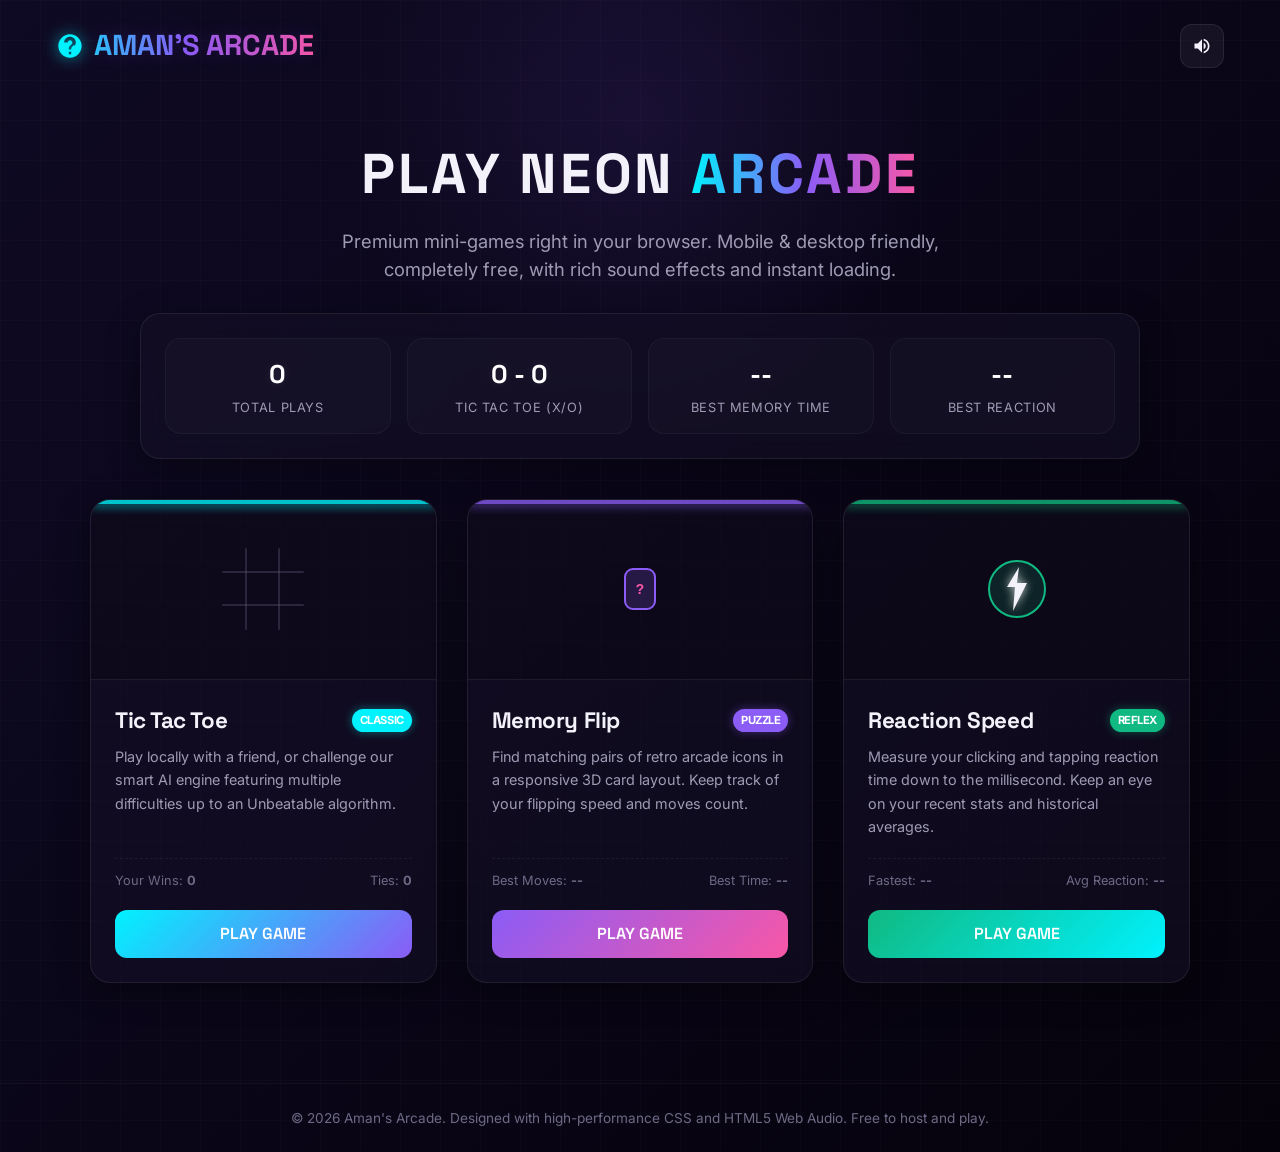
==== index.html @ 80fb97c3 "new games created" ====
<!DOCTYPE html>
<html lang="en">
<head>
  <meta charset="UTF-8">
  <meta name="viewport" content="width=device-width, initial-scale=1.0">
  <title>Aman's Arcade - Play Free Web Games</title>
  <meta name="description" content="Play free, retro neon-themed HTML5 games including Tic Tac Toe, Memory Flip, and Reaction Speed. Beautiful, mobile-responsive, and sound-enabled.">
  <link rel="stylesheet" href="style.css">
  <style>
    /* Hero/Banner Layout */
    .hero-section {
      text-align: center;
      margin: 40px 0 30px;
      position: relative;
    }

    .hero-title {
      font-size: 3.5rem;
      margin-bottom: 12px;
      font-weight: 800;
      text-transform: uppercase;
      letter-spacing: 0.05em;
      position: relative;
    }
    
    .hero-title span {
      background: linear-gradient(to right, var(--accent-cyan), var(--accent-purple), var(--accent-pink));
      -webkit-background-clip: text;
      -webkit-text-fill-color: transparent;
      animation: neon-text-glow 6s infinite alternate;
    }

    .hero-subtitle {
      font-size: 1.15rem;
      color: var(--text-muted);
      max-width: 600px;
      margin: 0 auto;
    }

    /* Stats Dashboard */
    .stats-dashboard {
      width: 100%;
      max-width: 1000px;
      padding: 24px;
      margin-bottom: 40px;
      display: grid;
      grid-template-columns: repeat(4, 1fr);
      gap: 16px;
      text-align: center;
    }

    .stat-card {
      padding: 16px;
      border-radius: 16px;
      background: rgba(255, 255, 255, 0.02);
      border: 1px solid rgba(255, 255, 255, 0.04);
      display: flex;
      flex-direction: column;
      justify-content: center;
      align-items: center;
      transition: transform var(--transition-fast);
    }
    
    .stat-card:hover {
      transform: translateY(-3px);
      background: rgba(255, 255, 255, 0.04);
    }

    .stat-value {
      font-family: var(--font-heading);
      font-size: 1.6rem;
      font-weight: 700;
      color: #fff;
      margin-bottom: 4px;
      text-shadow: 0 0 10px rgba(255, 255, 255, 0.1);
    }

    .stat-label {
      font-size: 0.8rem;
      color: var(--text-muted);
      text-transform: uppercase;
      letter-spacing: 0.05em;
    }

    /* Game Grid */
    .games-grid {
      display: grid;
      grid-template-columns: repeat(3, 1fr);
      gap: 30px;
      width: 100%;
      max-width: 1100px;
      margin-bottom: 60px;
    }

    /* Game Cards Styling */
    .game-card {
      display: flex;
      flex-direction: column;
      height: 100%;
      overflow: hidden;
      position: relative;
    }

    .game-card::before {
      content: '';
      position: absolute;
      top: 0;
      left: 0;
      width: 100%;
      height: 4px;
      background: var(--card-color);
      box-shadow: 0 2px 10px var(--card-color);
    }

    .game-card-preview {
      height: 180px;
      background: rgba(0, 0, 0, 0.2);
      display: flex;
      align-items: center;
      justify-content: center;
      position: relative;
      overflow: hidden;
      border-bottom: 1px solid var(--panel-border);
    }

    /* Previews SVGs animations */
    .game-card-preview svg {
      width: 100px;
      height: 100px;
      transition: transform var(--transition-slow);
    }
    
    .game-card:hover .game-card-preview svg {
      transform: scale(1.1) rotate(5deg);
    }

    /* Game Card Contents */
    .game-card-body {
      padding: 24px;
      display: flex;
      flex-direction: column;
      flex-grow: 1;
    }

    .game-title {
      font-size: 1.4rem;
      margin-bottom: 8px;
      display: flex;
      justify-content: space-between;
      align-items: center;
    }

    .game-badge {
      font-size: 0.7rem;
      font-family: var(--font-body);
      font-weight: 700;
      padding: 3px 8px;
      border-radius: 20px;
      color: #fff;
      text-transform: uppercase;
      background: var(--card-color);
      box-shadow: 0 0 10px rgba(var(--card-color-rgb), 0.4);
    }

    .game-description {
      font-size: 0.9rem;
      color: var(--text-muted);
      margin-bottom: 20px;
      flex-grow: 1;
      line-height: 1.6;
    }

    .game-stats-peek {
      border-top: 1px dashed rgba(255, 255, 255, 0.06);
      padding-top: 12px;
      margin-bottom: 20px;
      font-size: 0.8rem;
      color: var(--text-dim);
      display: flex;
      justify-content: space-between;
    }

    .game-card .btn-primary::before {
      background: var(--card-gradient);
    }
    
    .game-card:hover {
      box-shadow: 0 12px 30px rgba(var(--card-color-rgb), 0.12);
      border-color: rgba(var(--card-color-rgb), 0.25);
      transform: translateY(-5px);
    }

    /* Footer */
    .arcade-footer {
      margin-top: auto;
      padding: 24px;
      text-align: center;
      color: var(--text-dim);
      font-size: 0.85rem;
      border-top: 1px solid rgba(255, 255, 255, 0.04);
      width: 100%;
    }

    /* Tic Tac Toe Preview Drawing Animation */
    .preview-ttt-x {
      stroke: var(--accent-cyan);
      stroke-dasharray: 40;
      stroke-dashoffset: 40;
      animation: draw-preview 2s ease-in-out infinite alternate;
    }
    .preview-ttt-o {
      stroke: var(--accent-pink);
      stroke-dasharray: 80;
      stroke-dashoffset: 80;
      animation: draw-preview 2s ease-in-out infinite alternate 0.5s;
    }
    .preview-ttt-grid {
      stroke: var(--text-dim);
      opacity: 0.3;
    }

    /* Memory Card Animation Preview */
    .preview-memory-card {
      fill: rgba(139, 92, 246, 0.2);
      stroke: var(--accent-purple);
      stroke-width: 2;
      rx: 8;
      transition: transform 0.5s;
      transform-origin: center;
    }
    .preview-memory-g {
      animation: preview-card-flip 3s infinite alternate ease-in-out;
      transform-origin: center;
    }

    /* Reaction Flash Animation Preview */
    .preview-reaction-flash {
      fill: rgba(16, 185, 129, 0.15);
      stroke: var(--accent-green);
      stroke-width: 2;
      rx: 50%;
      animation: pulse-green 2s infinite alternate;
    }

    @keyframes draw-preview {
      to { stroke-dashoffset: 0; }
    }
    @keyframes preview-card-flip {
      0%, 30% { transform: rotateY(0deg); }
      70%, 100% { transform: rotateY(180deg); }
    }
    @keyframes pulse-green {
      0% { fill: rgba(16, 185, 129, 0.1); filter: drop-shadow(0 0 2px rgba(16, 185, 129, 0.2)); }
      100% { fill: rgba(16, 185, 129, 0.35); filter: drop-shadow(0 0 15px rgba(16, 185, 129, 0.7)); }
    }

    /* --- Responsive Queries --- */
    @media (max-width: 900px) {
      .games-grid {
        grid-template-columns: repeat(2, 1fr);
        gap: 20px;
      }
      .stats-dashboard {
        grid-template-columns: repeat(2, 1fr);
      }
    }
    @media (max-width: 600px) {
      .games-grid {
        grid-template-columns: 1fr;
      }
      .stats-dashboard {
        grid-template-columns: 2fr 2fr;
        padding: 16px;
      }
      .hero-title {
        font-size: 2.3rem;
      }
      .hero-section {
        margin: 20px 0;
      }
    }
  </style>
</head>
<body>

  <!-- Header -->
  <header class="arcade-header">
    <div class="arcade-logo">
      <svg viewBox="0 0 24 24">
        <path d="M12 2C6.48 2 2 6.48 2 12s4.48 10 10 10 10-4.48 10-10S17.52 2 12 2zm1 17h-2v-2h2v2zm2.07-7.75l-.9.92C13.45 12.9 13 13.5 13 15h-2v-.5c0-1.1.45-2.1 1.17-2.83l1.24-1.26c.37-.36.59-.86.59-1.41 0-1.1-.9-2-2-2s-2 .9-2 2H7c0-2.76 2.24-5 5-5s5 2.24 5 5c0 1.04-.42 1.99-1.07 2.75z"/>
      </svg>
      AMAN'S ARCADE
    </div>
    <div class="header-controls">
      <button class="btn-icon sound-toggle-btn" title="Mute/Unmute Sounds">
        <!-- SVG will be injected by shared.js -->
      </button>
    </div>
  </header>

  <main class="main-content">
    
    <!-- Hero Banner -->
    <section class="hero-section fade-in">
      <h1 class="hero-title">PLAY NEON <span>ARCADE</span></h1>
      <p class="hero-subtitle">Premium mini-games right in your browser. Mobile & desktop friendly, completely free, with rich sound effects and instant loading.</p>
    </section>

    <!-- Global Stats Dashboard -->
    <section class="stats-dashboard glass-panel fade-in" style="animation-delay: 0.1s;">
      <div class="stat-card">
        <div class="stat-value" id="stats-total-played">0</div>
        <div class="stat-label">Total Plays</div>
      </div>
      <div class="stat-card">
        <div class="stat-value" id="stats-ttt-wins">0 - 0</div>
        <div class="stat-label">Tic Tac Toe (X/O)</div>
      </div>
      <div class="stat-card">
        <div class="stat-value" id="stats-memory-best">--</div>
        <div class="stat-label">Best Memory Time</div>
      </div>
      <div class="stat-card">
        <div class="stat-value" id="stats-reaction-best">--</div>
        <div class="stat-label">Best Reaction</div>
      </div>
    </section>

    <!-- Game List Grid -->
    <section class="games-grid fade-in" style="animation-delay: 0.2s;">
      
      <!-- Tic Tac Toe -->
      <article class="game-card glass-panel" style="--card-color: var(--accent-cyan); --card-color-rgb: var(--accent-cyan-rgb); --card-gradient: linear-gradient(135deg, var(--accent-cyan) 0%, var(--accent-purple) 100%);">
        <div class="game-card-preview">
          <svg viewBox="0 0 100 100">
            <line class="preview-ttt-grid" x1="33" y1="10" x2="33" y2="90" stroke-width="2" stroke-linecap="round"/>
            <line class="preview-ttt-grid" x1="66" y1="10" x2="66" y2="90" stroke-width="2" stroke-linecap="round"/>
            <line class="preview-ttt-grid" x1="10" y1="33" x2="90" y2="33" stroke-width="2" stroke-linecap="round"/>
            <line class="preview-ttt-grid" x1="10" y1="66" x2="90" y2="66" stroke-width="2" stroke-linecap="round"/>
            <!-- X Shape -->
            <path class="preview-ttt-x" d="M15,15 L28,28 M28,15 L15,28" stroke-width="4" stroke-linecap="round" fill="none"/>
            <!-- O Shape -->
            <circle class="preview-ttt-o" cx="50" cy="50" r="8" stroke-width="4" fill="none"/>
            <!-- X Shape -->
            <path class="preview-ttt-x" d="M72,72 L85,85 M85,72 L72,85" stroke-width="4" stroke-linecap="round" fill="none"/>
          </svg>
        </div>
        <div class="game-card-body">
          <h2 class="game-title">Tic Tac Toe <span class="game-badge">Classic</span></h2>
          <p class="game-description">Play locally with a friend, or challenge our smart AI engine featuring multiple difficulties up to an Unbeatable algorithm.</p>
          <div class="game-stats-peek">
            <span>Your Wins: <strong id="peek-ttt-wins">0</strong></span>
            <span>Ties: <strong id="peek-ttt-ties">0</strong></span>
          </div>
          <a href="tictactoe.html" class="btn-primary">PLAY GAME</a>
        </div>
      </article>

      <!-- Memory Flip -->
      <article class="game-card glass-panel" style="--card-color: var(--accent-purple); --card-color-rgb: var(--accent-purple-rgb); --card-gradient: linear-gradient(135deg, var(--accent-purple) 0%, var(--accent-pink) 100%);">
        <div class="game-card-preview">
          <svg viewBox="0 0 100 100">
            <g class="preview-memory-g">
              <rect class="preview-memory-card" x="35" y="30" width="30" height="40" />
              <!-- Small question mark inside card back -->
              <text x="50" y="55" fill="var(--accent-pink)" font-family="monospace" font-size="14" text-anchor="middle" font-weight="bold">?</text>
            </g>
          </svg>
        </div>
        <div class="game-card-body">
          <h2 class="game-title">Memory Flip <span class="game-badge">Puzzle</span></h2>
          <p class="game-description">Find matching pairs of retro arcade icons in a responsive 3D card layout. Keep track of your flipping speed and moves count.</p>
          <div class="game-stats-peek">
            <span>Best Moves: <strong id="peek-memory-moves">--</strong></span>
            <span>Best Time: <strong id="peek-memory-time">--</strong></span>
          </div>
          <a href="memory.html" class="btn-primary">PLAY GAME</a>
        </div>
      </article>

      <!-- Reaction Speed -->
      <article class="game-card glass-panel" style="--card-color: var(--accent-green); --card-color-rgb: var(--accent-green-rgb); --card-gradient: linear-gradient(135deg, var(--accent-green) 0%, var(--accent-cyan) 100%);">
        <div class="game-card-preview">
          <svg viewBox="0 0 100 100">
            <circle class="preview-reaction-flash" cx="50" cy="50" r="28" />
            <!-- Lightning Bolt -->
            <path d="M52 28L40 48H48L46 72L60 44H50L52 28Z" fill="var(--text-main)" filter="drop-shadow(0 0 5px rgba(255,255,255,0.8))"/>
          </svg>
        </div>
        <div class="game-card-body">
          <h2 class="game-title">Reaction Speed <span class="game-badge">Reflex</span></h2>
          <p class="game-description">Measure your clicking and tapping reaction time down to the millisecond. Keep an eye on your recent stats and historical averages.</p>
          <div class="game-stats-peek">
            <span>Fastest: <strong id="peek-reaction-best">--</strong></span>
            <span>Avg Reaction: <strong id="peek-reaction-avg">--</strong></span>
          </div>
          <a href="reaction.html" class="btn-primary">PLAY GAME</a>
        </div>
      </article>

    </section>

  </main>

  <footer class="arcade-footer">
    <p>&copy; 2026 Aman's Arcade. Designed with high-performance CSS and HTML5 Web Audio. Free to host and play.</p>
  </footer>

  <script src="shared.js"></script>
  <script>
    // --- Dashboard Stats Loading & Persistence ---
    document.addEventListener('DOMContentLoaded', () => {
      // 1. Fetch Tic Tac Toe Stats
      const tttWinsX = parseInt(localStorage.getItem('ttt-wins-x') || '0', 10);
      const tttWinsO = parseInt(localStorage.getItem('ttt-wins-o') || '0', 10);
      const tttDraws = parseInt(localStorage.getItem('ttt-draws') || '0', 10);
      
      document.getElementById('stats-ttt-wins').innerText = `${tttWinsX} - ${tttWinsO}`;
      document.getElementById('peek-ttt-wins').innerText = tttWinsX;
      document.getElementById('peek-ttt-ties').innerText = tttDraws;

      // 2. Fetch Memory Stats
      const memoryBestTime = localStorage.getItem('memory-best-time');
      const memoryBestMoves = localStorage.getItem('memory-best-moves');
      if (memoryBestTime) {
        document.getElementById('stats-memory-best').innerText = `${memoryBestTime}s`;
        document.getElementById('peek-memory-time').innerText = `${memoryBestTime}s`;
      }
      if (memoryBestMoves) {
        document.getElementById('peek-memory-moves').innerText = memoryBestMoves;
      }

      // 3. Fetch Reaction Stats
      const reactionBest = localStorage.getItem('reaction-best-score');
      const reactionAvg = localStorage.getItem('reaction-avg-score');
      if (reactionBest) {
        document.getElementById('stats-reaction-best').innerText = `${reactionBest}ms`;
        document.getElementById('peek-reaction-best').innerText = `${reactionBest}ms`;
      }
      if (reactionAvg) {
        document.getElementById('peek-reaction-avg').innerText = `${reactionAvg}ms`;
      }

      // 4. Calculate total plays across all games
      const tttGames = tttWinsX + tttWinsO + tttDraws;
      const memoryGames = parseInt(localStorage.getItem('memory-total-played') || '0', 10);
      const reactionGames = parseInt(localStorage.getItem('reaction-total-played') || '0', 10);
      const totalGames = tttGames + memoryGames + reactionGames;
      document.getElementById('stats-total-played').innerText = totalGames;

      // Play click sound on game links
      document.querySelectorAll('.games-grid a').forEach(link => {
        link.addEventListener('click', () => {
          if (typeof arcadeSounds !== 'undefined') {
            arcadeSounds.playClick();
          }
        });
      });
    });
  </script>
</body>
</html>
---- style.css ----
@import url('https://fonts.googleapis.com/css2?family=Inter:wght@300;400;500;600;700&family=Space+Grotesk:wght@400;500;600;700&display=swap');

/* --- Design Tokens --- */
:root {
  --bg-color-1: #0f0a24;
  --bg-color-2: #05020c;
  --panel-bg: rgba(20, 15, 38, 0.6);
  --panel-border: rgba(255, 255, 255, 0.08);
  --panel-border-hover: rgba(255, 255, 255, 0.15);
  
  --text-main: #f3f1f9;
  --text-muted: #9f9bb4;
  --text-dim: #6e6a86;

  /* Neon Glow Palettes */
  --accent-cyan: #00f2fe;
  --accent-cyan-rgb: 0, 242, 254;
  --accent-pink: #f857a6;
  --accent-pink-rgb: 248, 87, 166;
  --accent-purple: #8b5cf6;
  --accent-purple-rgb: 139, 92, 246;
  --accent-green: #10b981;
  --accent-green-rgb: 16, 185, 129;
  --accent-yellow: #f59e0b;
  --accent-yellow-rgb: 245, 158, 11;
  
  /* Font Families */
  --font-heading: 'Space Grotesk', sans-serif;
  --font-body: 'Inter', sans-serif;
  
  /* Shadows */
  --shadow-sm: 0 4px 6px rgba(0, 0, 0, 0.1);
  --shadow-md: 0 8px 24px rgba(0, 0, 0, 0.2);
  --shadow-lg: 0 16px 40px rgba(0, 0, 0, 0.4);
  --glass-shadow: 0 8px 32px 0 rgba(0, 0, 0, 0.37);

  /* Transitions */
  --transition-fast: 0.2s cubic-bezier(0.4, 0, 0.2, 1);
  --transition-normal: 0.3s cubic-bezier(0.4, 0, 0.2, 1);
  --transition-slow: 0.5s cubic-bezier(0.4, 0, 0.2, 1);
}

/* --- Base Resets & Layout --- */
* {
  box-sizing: border-box;
  margin: 0;
  padding: 0;
  -webkit-tap-highlight-color: transparent;
}

body {
  font-family: var(--font-body);
  background: linear-gradient(135deg, var(--bg-color-1) 0%, var(--bg-color-2) 100%);
  color: var(--text-main);
  min-height: 100vh;
  display: flex;
  flex-direction: column;
  align-items: center;
  overflow-x: hidden;
  position: relative;
  line-height: 1.5;
}

/* Decorative Background Grid/Glows */
body::before {
  content: "";
  position: absolute;
  top: 0;
  left: 0;
  width: 100%;
  height: 100%;
  background-image: 
    linear-gradient(rgba(255, 255, 255, 0.015) 1px, transparent 1px),
    linear-gradient(90deg, rgba(255, 255, 255, 0.015) 1px, transparent 1px);
  background-size: 40px 40px;
  pointer-events: none;
  z-index: 0;
}

body::after {
  content: "";
  position: absolute;
  top: 10%;
  left: 50%;
  transform: translate(-50%, -50%);
  width: 600px;
  height: 600px;
  background: radial-gradient(circle, rgba(139, 92, 246, 0.1) 0%, rgba(0, 0, 0, 0) 70%);
  pointer-events: none;
  z-index: 0;
}

/* --- Typography --- */
h1, h2, h3, h4, h5, h6 {
  font-family: var(--font-heading);
  font-weight: 700;
  letter-spacing: -0.02em;
}

a {
  color: inherit;
  text-decoration: none;
}

/* --- Reusable Components --- */

/* Glassmorphism Containers */
.glass-panel {
  background: var(--panel-bg);
  backdrop-filter: blur(16px);
  -webkit-backdrop-filter: blur(16px);
  border: 1px solid var(--panel-border);
  border-radius: 20px;
  box-shadow: var(--glass-shadow);
  transition: border-color var(--transition-normal), box-shadow var(--transition-normal), transform var(--transition-normal);
  z-index: 1;
}

.glass-panel:hover {
  border-color: var(--panel-border-hover);
}

/* Interactive Navigation Bar */
.arcade-header {
  width: 100%;
  max-width: 1200px;
  padding: 24px 16px;
  display: flex;
  justify-content: space-between;
  align-items: center;
  z-index: 10;
}

.arcade-logo {
  font-family: var(--font-heading);
  font-size: 1.8rem;
  font-weight: 700;
  background: linear-gradient(90deg, var(--accent-cyan) 0%, var(--accent-purple) 50%, var(--accent-pink) 100%);
  -webkit-background-clip: text;
  -webkit-text-fill-color: transparent;
  display: flex;
  align-items: center;
  gap: 10px;
  text-shadow: 0 0 20px rgba(139, 92, 246, 0.2);
}

.arcade-logo svg {
  width: 28px;
  height: 28px;
  fill: var(--accent-cyan);
  filter: drop-shadow(0 0 8px rgba(0, 242, 254, 0.6));
  animation: logo-spin 10s linear infinite;
}

.header-controls {
  display: flex;
  align-items: center;
  gap: 12px;
}

/* Icon Buttons */
.btn-icon {
  background: rgba(255, 255, 255, 0.05);
  border: 1px solid var(--panel-border);
  color: var(--text-main);
  border-radius: 12px;
  width: 44px;
  height: 44px;
  display: flex;
  align-items: center;
  justify-content: center;
  cursor: pointer;
  transition: all var(--transition-fast);
  outline: none;
}

.btn-icon:hover {
  background: rgba(255, 255, 255, 0.1);
  border-color: var(--text-muted);
  transform: translateY(-2px);
}

.btn-icon svg {
  width: 20px;
  height: 20px;
  fill: currentColor;
}

/* Premium Buttons */
.btn-primary {
  position: relative;
  font-family: var(--font-heading);
  font-weight: 600;
  font-size: 1rem;
  padding: 12px 28px;
  background: transparent;
  color: #fff;
  border: none;
  border-radius: 12px;
  cursor: pointer;
  overflow: hidden;
  transition: all var(--transition-fast);
  display: inline-flex;
  align-items: center;
  justify-content: center;
  gap: 8px;
  outline: none;
  z-index: 1;
}

.btn-primary::before {
  content: "";
  position: absolute;
  top: 0;
  left: 0;
  width: 100%;
  height: 100%;
  background: linear-gradient(135deg, var(--accent-cyan) 0%, var(--accent-purple) 100%);
  z-index: -1;
  transition: opacity var(--transition-normal);
}

.btn-primary::after {
  content: "";
  position: absolute;
  top: 0;
  left: 0;
  width: 100%;
  height: 100%;
  background: linear-gradient(135deg, var(--accent-purple) 0%, var(--accent-pink) 100%);
  z-index: -1;
  opacity: 0;
  transition: opacity var(--transition-normal);
}

.btn-primary:hover {
  transform: translateY(-2px);
  box-shadow: 0 0 20px rgba(0, 242, 254, 0.4);
}

.btn-primary:hover::after {
  opacity: 1;
}

.btn-primary:active {
  transform: translateY(1px);
}

.btn-secondary {
  font-family: var(--font-heading);
  font-weight: 600;
  font-size: 1rem;
  padding: 12px 28px;
  background: rgba(255, 255, 255, 0.05);
  color: var(--text-main);
  border: 1px solid var(--panel-border);
  border-radius: 12px;
  cursor: pointer;
  transition: all var(--transition-fast);
  display: inline-flex;
  align-items: center;
  justify-content: center;
  gap: 8px;
  outline: none;
}

.btn-secondary:hover {
  background: rgba(255, 255, 255, 0.1);
  border-color: rgba(255, 255, 255, 0.2);
  transform: translateY(-2px);
}

.btn-secondary:active {
  transform: translateY(1px);
}

/* Main Container Layouts */
.main-content {
  width: 100%;
  max-width: 1200px;
  padding: 0 16px 40px;
  display: flex;
  flex-direction: column;
  align-items: center;
  flex: 1;
  z-index: 1;
}

/* Animations */
@keyframes logo-spin {
  0% { transform: rotate(0deg); }
  100% { transform: rotate(360deg); }
}

.fade-in {
  animation: fadeIn 0.6s cubic-bezier(0.16, 1, 0.3, 1) forwards;
}

@keyframes fadeIn {
  from {
    opacity: 0;
    transform: translateY(15px);
  }
  to {
    opacity: 1;
    transform: translateY(0);
  }
}

/* --- Media Queries for Global styles --- */
@media (max-width: 768px) {
  .arcade-header {
    padding: 16px;
  }
  .arcade-logo {
    font-size: 1.5rem;
  }
  .arcade-logo svg {
    width: 24px;
    height: 24px;
  }
}
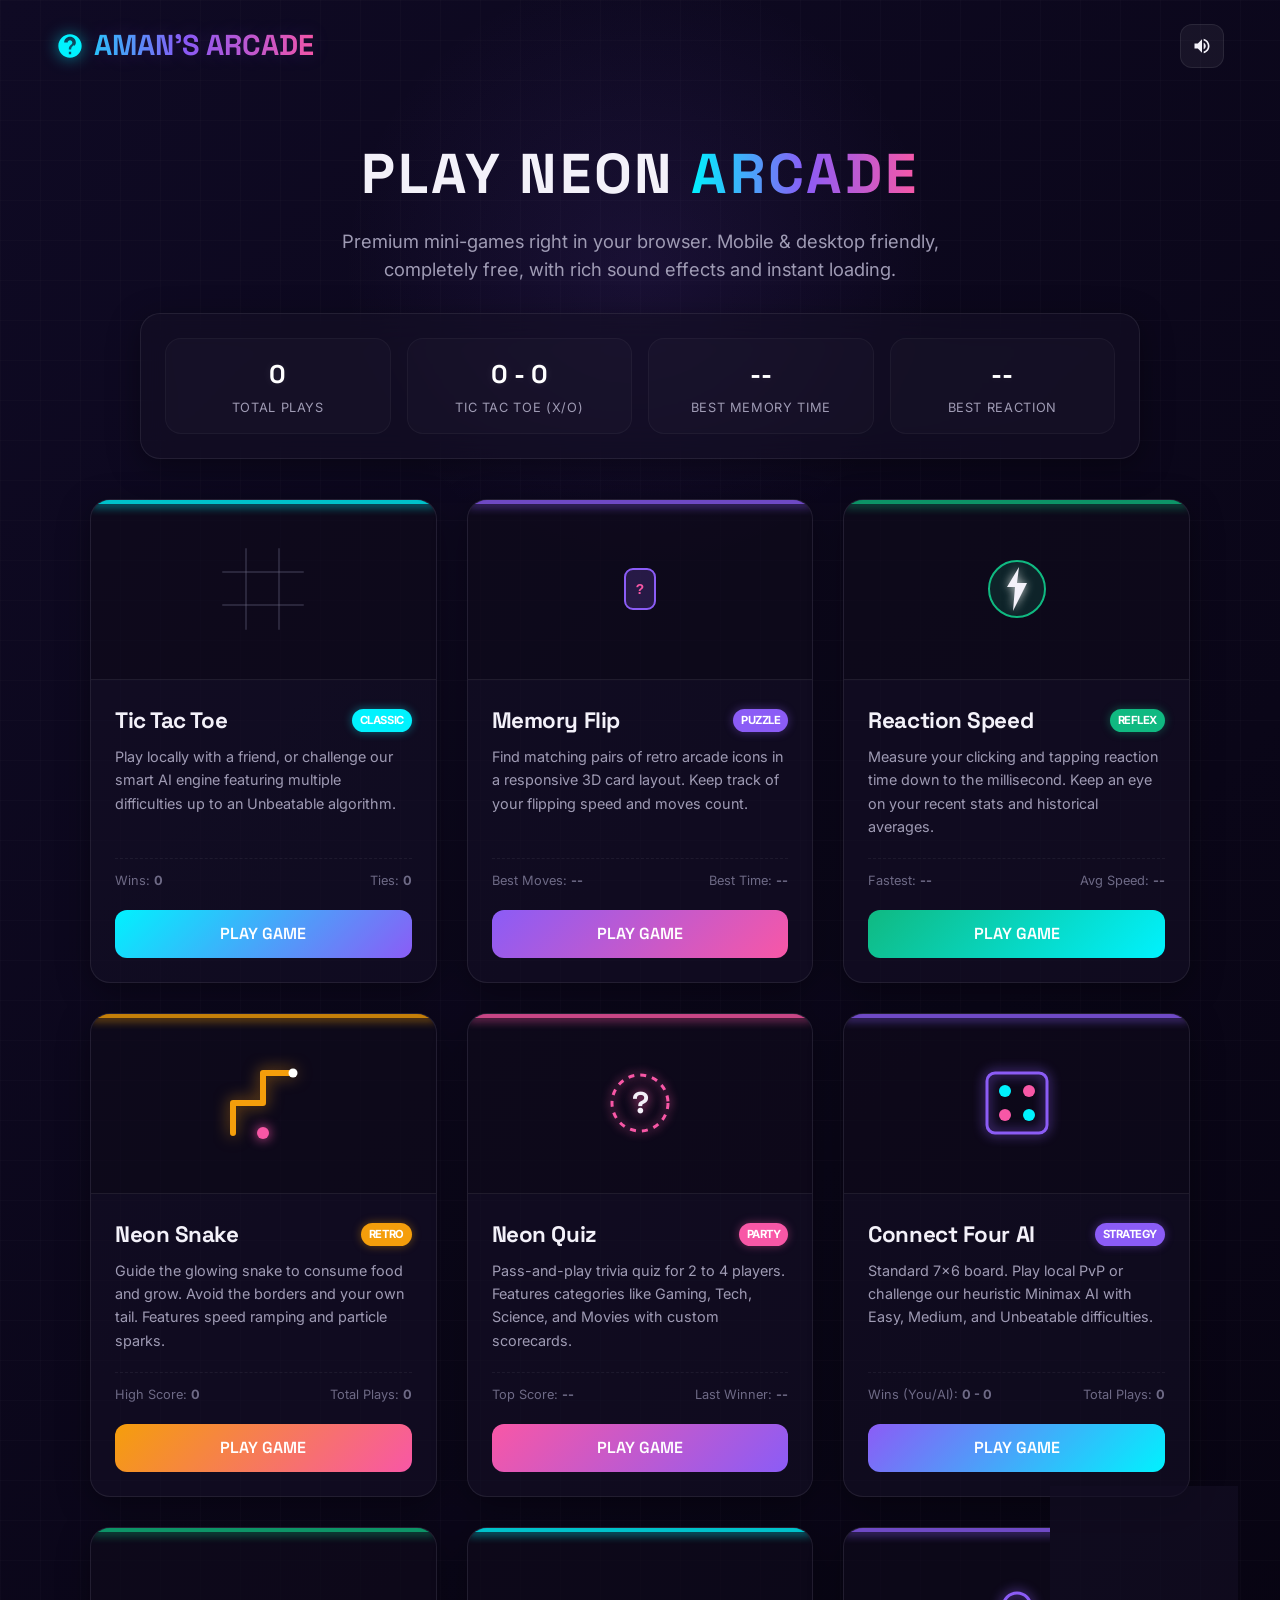
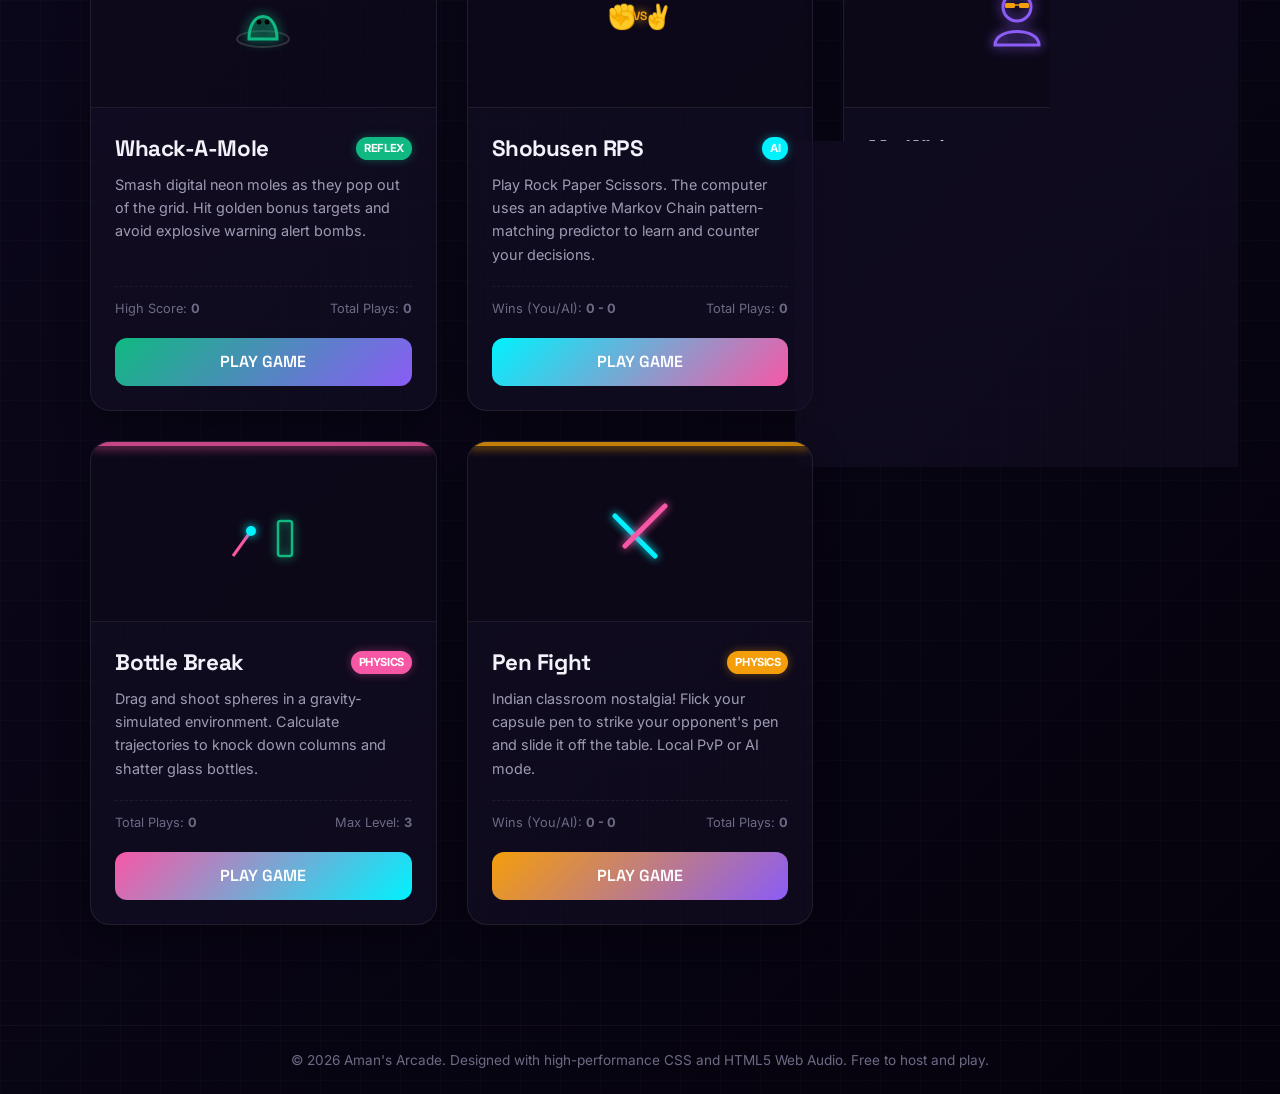
==== commit eb381a7b: "new games" ====
--- a/index.html
+++ b/index.html
@@ -349,7 +349,7 @@
           <h2 class="game-title">Tic Tac Toe <span class="game-badge">Classic</span></h2>
           <p class="game-description">Play locally with a friend, or challenge our smart AI engine featuring multiple difficulties up to an Unbeatable algorithm.</p>
           <div class="game-stats-peek">
-            <span>Your Wins: <strong id="peek-ttt-wins">0</strong></span>
+            <span>Wins: <strong id="peek-ttt-wins">0</strong></span>
             <span>Ties: <strong id="peek-ttt-ties">0</strong></span>
           </div>
           <a href="tictactoe.html" class="btn-primary">PLAY GAME</a>
@@ -392,9 +392,172 @@
           <p class="game-description">Measure your clicking and tapping reaction time down to the millisecond. Keep an eye on your recent stats and historical averages.</p>
           <div class="game-stats-peek">
             <span>Fastest: <strong id="peek-reaction-best">--</strong></span>
-            <span>Avg Reaction: <strong id="peek-reaction-avg">--</strong></span>
+            <span>Avg Speed: <strong id="peek-reaction-avg">--</strong></span>
           </div>
           <a href="reaction.html" class="btn-primary">PLAY GAME</a>
+        </div>
+      </article>
+
+      <!-- Snake Game -->
+      <article class="game-card glass-panel" style="--card-color: var(--accent-yellow); --card-color-rgb: var(--accent-yellow-rgb); --card-gradient: linear-gradient(135deg, var(--accent-yellow) 0%, var(--accent-pink) 100%);">
+        <div class="game-card-preview">
+          <svg viewBox="0 0 100 100">
+            <path d="M20,80 L20,50 L50,50 L50,20 L80,20" fill="none" stroke="var(--accent-yellow)" stroke-width="6" stroke-linecap="round" stroke-linejoin="round" filter="drop-shadow(0 0 8px rgba(245, 158, 11, 0.6))"/>
+            <circle cx="80" cy="20" r="4.5" fill="#fff" />
+            <circle cx="50" cy="80" r="6" fill="var(--accent-pink)" filter="drop-shadow(0 0 6px var(--accent-pink))" />
+          </svg>
+        </div>
+        <div class="game-card-body">
+          <h2 class="game-title">Neon Snake <span class="game-badge">Retro</span></h2>
+          <p class="game-description">Guide the glowing snake to consume food and grow. Avoid the borders and your own tail. Features speed ramping and particle sparks.</p>
+          <div class="game-stats-peek">
+            <span>High Score: <strong id="peek-snake-best">0</strong></span>
+            <span>Total Plays: <strong id="peek-snake-plays">0</strong></span>
+          </div>
+          <a href="snake.html" class="btn-primary">PLAY GAME</a>
+        </div>
+      </article>
+
+      <!-- Multiplayer Quiz -->
+      <article class="game-card glass-panel" style="--card-color: var(--accent-pink); --card-color-rgb: var(--accent-pink-rgb); --card-gradient: linear-gradient(135deg, var(--accent-pink) 0%, var(--accent-purple) 100%);">
+        <div class="game-card-preview">
+          <svg viewBox="0 0 100 100">
+            <circle cx="50" cy="50" r="28" fill="none" stroke="var(--accent-pink)" stroke-width="3" stroke-dasharray="6,6" filter="drop-shadow(0 0 5px var(--accent-pink))"/>
+            <text x="50" y="60" fill="var(--text-main)" font-family="Space Grotesk" font-size="30" text-anchor="middle" font-weight="bold" filter="drop-shadow(0 0 6px var(--accent-pink))">?</text>
+          </svg>
+        </div>
+        <div class="game-card-body">
+          <h2 class="game-title">Neon Quiz <span class="game-badge">Party</span></h2>
+          <p class="game-description">Pass-and-play trivia quiz for 2 to 4 players. Features categories like Gaming, Tech, Science, and Movies with custom scorecards.</p>
+          <div class="game-stats-peek">
+            <span>Top Score: <strong id="peek-quiz-best">--</strong></span>
+            <span>Last Winner: <strong id="peek-quiz-winner">--</strong></span>
+          </div>
+          <a href="quiz.html" class="btn-primary">PLAY GAME</a>
+        </div>
+      </article>
+
+      <!-- Connect 4 AI -->
+      <article class="game-card glass-panel" style="--card-color: var(--accent-purple); --card-color-rgb: var(--accent-purple-rgb); --card-gradient: linear-gradient(135deg, var(--accent-purple) 0%, var(--accent-cyan) 100%);">
+        <div class="game-card-preview">
+          <svg viewBox="0 0 100 100">
+            <rect x="20" y="20" width="60" height="60" rx="8" fill="none" stroke="var(--accent-purple)" stroke-width="3" filter="drop-shadow(0 0 6px var(--accent-purple))"/>
+            <circle cx="38" cy="38" r="6" fill="var(--accent-cyan)" />
+            <circle cx="62" cy="38" r="6" fill="var(--accent-pink)" />
+            <circle cx="38" cy="62" r="6" fill="var(--accent-pink)" />
+            <circle cx="62" cy="62" r="6" fill="var(--accent-cyan)" />
+          </svg>
+        </div>
+        <div class="game-card-body">
+          <h2 class="game-title">Connect Four AI <span class="game-badge">Strategy</span></h2>
+          <p class="game-description">Standard 7x6 board. Play local PvP or challenge our heuristic Minimax AI with Easy, Medium, and Unbeatable difficulties.</p>
+          <div class="game-stats-peek">
+            <span>Wins (You/AI): <strong id="peek-c4-score">0 - 0</strong></span>
+            <span>Total Plays: <strong id="peek-c4-plays">0</strong></span>
+          </div>
+          <a href="connect4.html" class="btn-primary">PLAY GAME</a>
+        </div>
+      </article>
+
+      <!-- Whack-a-Mole -->
+      <article class="game-card glass-panel" style="--card-color: var(--accent-green); --card-color-rgb: var(--accent-green-rgb); --card-gradient: linear-gradient(135deg, var(--accent-green) 0%, var(--accent-purple) 100%);">
+        <div class="game-card-preview">
+          <svg viewBox="0 0 100 100">
+            <ellipse cx="50" cy="72" rx="26" ry="8" fill="none" stroke="rgba(255,255,255,0.15)" stroke-width="2"/>
+            <path d="M36,72 C36,42 64,42 64,72 Z" fill="rgba(16, 185, 129, 0.15)" stroke="var(--accent-green)" stroke-width="3" filter="drop-shadow(0 0 6px var(--accent-green))"/>
+            <circle cx="46" cy="55" r="2.5" fill="#000"/>
+            <circle cx="54" cy="55" r="2.5" fill="#000"/>
+          </svg>
+        </div>
+        <div class="game-card-body">
+          <h2 class="game-title">Whack-A-Mole <span class="game-badge">Reflex</span></h2>
+          <p class="game-description">Smash digital neon moles as they pop out of the grid. Hit golden bonus targets and avoid explosive warning alert bombs.</p>
+          <div class="game-stats-peek">
+            <span>High Score: <strong id="peek-whack-best">0</strong></span>
+            <span>Total Plays: <strong id="peek-whack-plays">0</strong></span>
+          </div>
+          <a href="whackamole.html" class="btn-primary">PLAY GAME</a>
+        </div>
+      </article>
+
+      <!-- Rock Paper Scissors AI -->
+      <article class="game-card glass-panel" style="--card-color: var(--accent-cyan); --card-color-rgb: var(--accent-cyan-rgb); --card-gradient: linear-gradient(135deg, var(--accent-cyan) 0%, var(--accent-pink) 100%);">
+        <div class="game-card-preview">
+          <svg viewBox="0 0 100 100">
+            <text x="32" y="58" font-size="24" text-anchor="middle">✊</text>
+            <text x="68" y="58" font-size="24" text-anchor="middle">✌️</text>
+            <text x="50" y="53" font-family="Space Grotesk" font-size="12" font-weight="bold" fill="var(--accent-yellow)" text-anchor="middle" filter="drop-shadow(0 0 5px var(--accent-yellow))">VS</text>
+          </svg>
+        </div>
+        <div class="game-card-body">
+          <h2 class="game-title">Shobusen RPS <span class="game-badge">AI</span></h2>
+          <p class="game-description">Play Rock Paper Scissors. The computer uses an adaptive Markov Chain pattern-matching predictor to learn and counter your decisions.</p>
+          <div class="game-stats-peek">
+            <span>Wins (You/AI): <strong id="peek-rps-score">0 - 0</strong></span>
+            <span>Total Plays: <strong id="peek-rps-plays">0</strong></span>
+          </div>
+          <a href="rps.html" class="btn-primary">PLAY GAME</a>
+        </div>
+      </article>
+
+      <!-- Mr. White -->
+      <article class="game-card glass-panel" style="--card-color: var(--accent-purple); --card-color-rgb: var(--accent-purple-rgb); --card-gradient: linear-gradient(135deg, var(--accent-purple) 0%, var(--accent-pink) 100%);">
+        <div class="game-card-preview">
+          <svg viewBox="0 0 100 100">
+            <circle cx="50" cy="40" r="14" fill="none" stroke="var(--accent-purple)" stroke-width="3" filter="drop-shadow(0 0 6px var(--accent-purple))"/>
+            <path d="M28,78 C28,60 72,60 72,78 Z" fill="none" stroke="var(--accent-purple)" stroke-width="3" filter="drop-shadow(0 0 6px var(--accent-purple))"/>
+            <rect x="38" y="36" width="10" height="5" rx="1.5" fill="var(--accent-yellow)"/>
+            <rect x="52" y="36" width="10" height="5" rx="1.5" fill="var(--accent-yellow)"/>
+            <line x1="48" y1="38" x2="52" y2="38" stroke="var(--accent-yellow)" stroke-width="1.5"/>
+          </svg>
+        </div>
+        <div class="game-card-body">
+          <h2 class="game-title">Mr. White <span class="game-badge">Social</span></h2>
+          <p class="game-description">Pass-and-play social board game for 3 to 10 players. Give hints, expose undercover agents, and vote out the bluffing Mr. White.</p>
+          <div class="game-stats-peek">
+            <span>Last Winner: <strong id="peek-white-winner">--</strong></span>
+            <span>Total Plays: <strong id="peek-white-plays">0</strong></span>
+          </div>
+          <a href="mrwhite.html" class="btn-primary">PLAY GAME</a>
+        </div>
+      </article>
+
+      <!-- Break the Bottle -->
+      <article class="game-card glass-panel" style="--card-color: var(--accent-pink); --card-color-rgb: var(--accent-pink-rgb); --card-gradient: linear-gradient(135deg, var(--accent-pink) 0%, var(--accent-cyan) 100%);">
+        <div class="game-card-preview">
+          <svg viewBox="0 0 100 100">
+            <line x1="20" y1="75" x2="38" y2="50" stroke="var(--accent-pink)" stroke-width="3"/>
+            <circle cx="38" cy="50" r="5" fill="var(--accent-cyan)" filter="drop-shadow(0 0 5px var(--accent-cyan))"/>
+            <rect x="65" y="40" width="14" height="35" rx="2.5" fill="none" stroke="var(--accent-green)" stroke-width="2.5" filter="drop-shadow(0 0 5px var(--accent-green))"/>
+          </svg>
+        </div>
+        <div class="game-card-body">
+          <h2 class="game-title">Bottle Break <span class="game-badge">Physics</span></h2>
+          <p class="game-description">Drag and shoot spheres in a gravity-simulated environment. Calculate trajectories to knock down columns and shatter glass bottles.</p>
+          <div class="game-stats-peek">
+            <span>Total Plays: <strong id="peek-bottle-plays">0</strong></span>
+            <span>Max Level: <strong>3</strong></span>
+          </div>
+          <a href="bottle.html" class="btn-primary">PLAY GAME</a>
+        </div>
+      </article>
+
+      <!-- Pen Fight -->
+      <article class="game-card glass-panel" style="--card-color: var(--accent-yellow); --card-color-rgb: var(--accent-yellow-rgb); --card-gradient: linear-gradient(135deg, var(--accent-yellow) 0%, var(--accent-purple) 100%);">
+        <div class="game-card-preview">
+          <svg viewBox="0 0 100 100">
+            <line x1="25" y1="35" x2="65" y2="75" stroke="var(--accent-cyan)" stroke-width="5" stroke-linecap="round" filter="drop-shadow(0 0 4px var(--accent-cyan))"/>
+            <line x1="75" y1="25" x2="35" y2="65" stroke="var(--accent-pink)" stroke-width="5" stroke-linecap="round" filter="drop-shadow(0 0 4px var(--accent-pink))"/>
+          </svg>
+        </div>
+        <div class="game-card-body">
+          <h2 class="game-title">Pen Fight <span class="game-badge">Physics</span></h2>
+          <p class="game-description">Indian classroom nostalgia! Flick your capsule pen to strike your opponent's pen and slide it off the table. Local PvP or AI mode.</p>
+          <div class="game-stats-peek">
+            <span>Wins (You/AI): <strong id="peek-pen-score">0 - 0</strong></span>
+            <span>Total Plays: <strong id="peek-pen-plays">0</strong></span>
+          </div>
+          <a href="penfight.html" class="btn-primary">PLAY GAME</a>
         </div>
       </article>
 
@@ -441,11 +604,70 @@
         document.getElementById('peek-reaction-avg').innerText = `${reactionAvg}ms`;
       }
 
-      // 4. Calculate total plays across all games
+      // 4. Fetch stats for new games
+      // Snake
+      const snakeBest = localStorage.getItem('snake-high-score') || '0';
+      const snakePlays = localStorage.getItem('snake-total-played') || '0';
+      document.getElementById('peek-snake-best').innerText = snakeBest;
+      document.getElementById('peek-snake-plays').innerText = snakePlays;
+
+      // Quiz
+      const quizBest = localStorage.getItem('quiz-last-score') || '--';
+      const quizWinner = localStorage.getItem('quiz-last-winner') || '--';
+      document.getElementById('peek-quiz-best').innerText = quizBest !== '--' ? `${quizBest} pts` : '--';
+      document.getElementById('peek-quiz-winner').innerText = quizWinner;
+
+      // Connect 4
+      const c4P1 = localStorage.getItem('c4-score-p1') || '0';
+      const c4P2 = localStorage.getItem('c4-score-p2') || '0';
+      const c4Plays = localStorage.getItem('c4-total-played') || '0';
+      document.getElementById('peek-c4-score').innerText = `${c4P1} - ${c4P2}`;
+      document.getElementById('peek-c4-plays').innerText = c4Plays;
+
+      // Whack a mole
+      const whackBest = localStorage.getItem('whack-high-score') || '0';
+      const whackPlays = localStorage.getItem('whack-total-played') || '0';
+      document.getElementById('peek-whack-best').innerText = whackBest;
+      document.getElementById('peek-whack-plays').innerText = whackPlays;
+
+      // Rock Paper Scissors
+      const rpsP1 = localStorage.getItem('rps-score-p1') || '0';
+      const rpsP2 = localStorage.getItem('rps-score-p2') || '0';
+      const rpsPlays = localStorage.getItem('rps-total-played') || '0';
+      document.getElementById('peek-rps-score').innerText = `${rpsP1} - ${rpsP2}`;
+      document.getElementById('peek-rps-plays').innerText = rpsPlays;
+
+      // Mr. White
+      const whitePlays = localStorage.getItem('white-total-played') || '0';
+      const whiteLastWinner = localStorage.getItem('white-last-winner') || '--';
+      document.getElementById('peek-white-plays').innerText = whitePlays;
+      document.getElementById('peek-white-winner').innerText = whiteLastWinner;
+
+      // Break Bottle
+      const bottlePlays = localStorage.getItem('bottle-total-played') || '0';
+      document.getElementById('peek-bottle-plays').innerText = bottlePlays;
+
+      // Pen Fight
+      const penP1 = localStorage.getItem('pen-score-p1') || '0';
+      const penP2 = localStorage.getItem('pen-score-p2') || '0';
+      const penPlays = localStorage.getItem('pen-total-played') || '0';
+      document.getElementById('peek-pen-score').innerText = `${penP1} - ${penP2}`;
+      document.getElementById('peek-pen-plays').innerText = penPlays;
+
+      // 5. Calculate total plays across all games
       const tttGames = tttWinsX + tttWinsO + tttDraws;
       const memoryGames = parseInt(localStorage.getItem('memory-total-played') || '0', 10);
       const reactionGames = parseInt(localStorage.getItem('reaction-total-played') || '0', 10);
-      const totalGames = tttGames + memoryGames + reactionGames;
+      const snakeGames = parseInt(snakePlays, 10);
+      const quizGames = parseInt(localStorage.getItem('quiz-total-played') || '0', 10);
+      const c4Games = parseInt(c4Plays, 10);
+      const whackGames = parseInt(whackPlays, 10);
+      const rpsGames = parseInt(rpsPlays, 10);
+      const whiteGames = parseInt(whitePlays, 10);
+      const bottleGames = parseInt(bottlePlays, 10);
+      const penGames = parseInt(penPlays, 10);
+
+      const totalGames = tttGames + memoryGames + reactionGames + snakeGames + quizGames + c4Games + whackGames + rpsGames + whiteGames + bottleGames + penGames;
       document.getElementById('stats-total-played').innerText = totalGames;
 
       // Play click sound on game links
